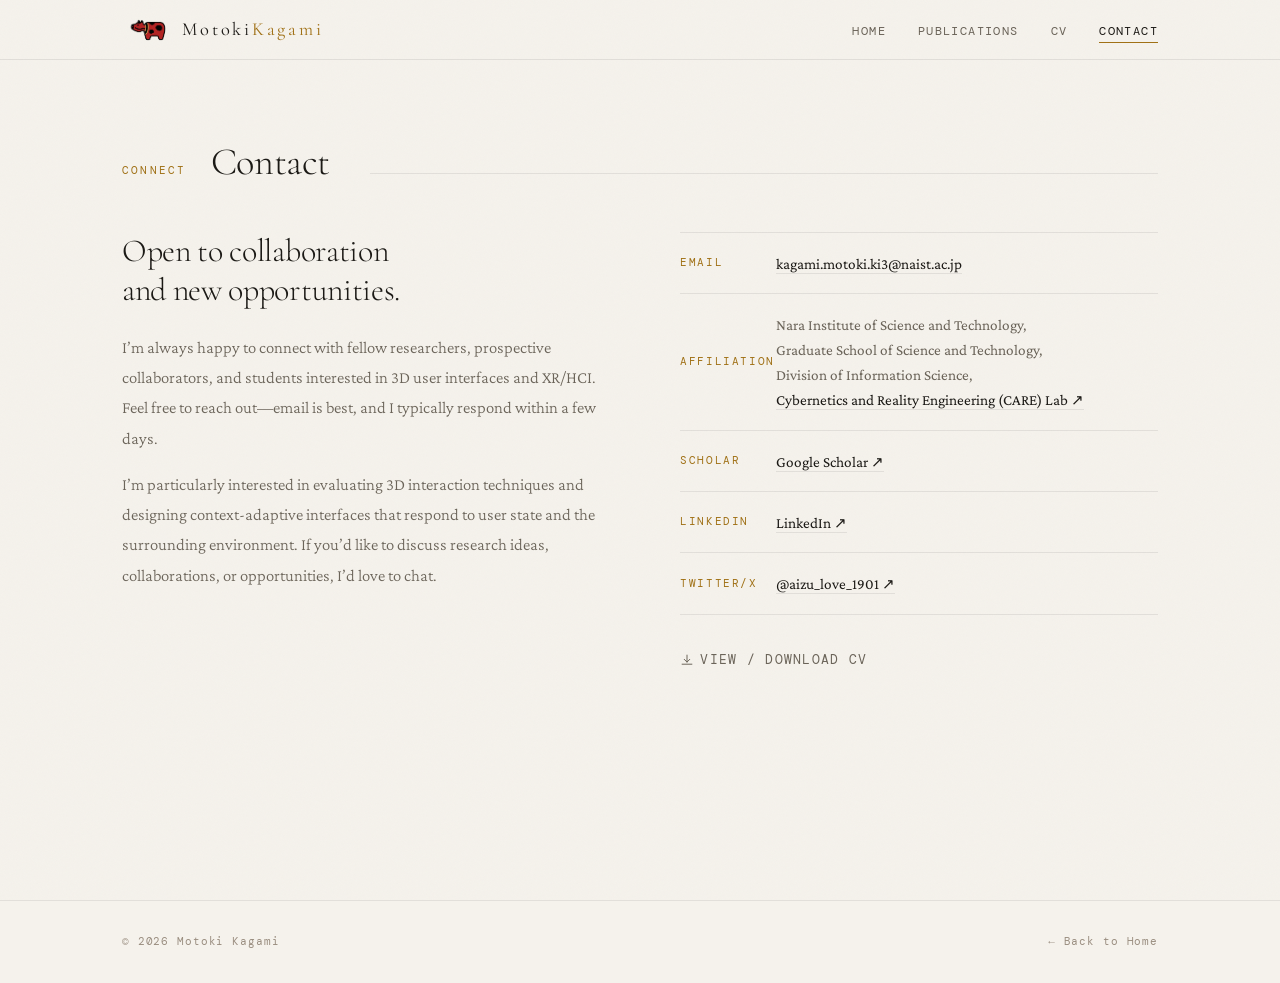
==== contact.html @ ad993190 "Initial publish" ====
<!DOCTYPE html>
<html lang="en">
<head>
  <meta charset="UTF-8" />
  <meta name="viewport" content="width=device-width, initial-scale=1.0" />
  <title>Contact — Motoki Kagami</title>
  <meta name="description" content="Contact information for Motoki Kagami." />
  <link rel="icon" href="cow_icon.png" />
  <link rel="stylesheet" href="css/style.css" />
</head>
<body>

<nav class="nav" role="navigation">
  <div class="nav-inner">
    <a href="index.html" class="nav-logo">
      <img src="cow_icon.png" alt="" class="nav-logo-icon" />
      Motoki<span> Kagami</span>
    </a>
    <ul class="nav-links" id="nav-links">
      <li><a href="index.html">Home</a></li>
      <li><a href="publications.html">Publications</a></li>
      <li><a href="cv.html">CV</a></li>
      <li><a href="contact.html">Contact</a></li>
    </ul>
    <button class="nav-menu-btn" id="nav-menu-btn" aria-label="Toggle menu">
      <span></span><span></span><span></span>
    </button>
  </div>
</nav>

<main class="contact-page">
  <div class="container">

    <div class="section-header fade-in" style="margin-bottom:3rem">
      <span class="section-label">Connect</span>
      <h1 class="section-title">Contact</h1>
      <div class="section-divider" aria-hidden="true"></div>
    </div>

    <div class="contact-grid">

      <!-- Left: Intro -->
      <div>
        <div class="fade-in">
          <h2 style="font-family:var(--font-display);font-size:clamp(1.6rem,2.5vw,2.2rem);font-weight:300;color:var(--c-white);line-height:1.2;margin-bottom:1rem">
            Open to collaboration<br>and new opportunities.
          </h2>
          <p class="contact-intro">
            I’m always happy to connect with fellow researchers, prospective collaborators, and students interested in 3D user interfaces and XR/HCI. Feel free to reach out—email is best, and I typically respond within a few days.
          </p>
          <p class="contact-intro" style="margin-top:1rem">
            I’m particularly interested in evaluating 3D interaction techniques and designing context-adaptive interfaces that respond to user state and the surrounding environment. If you’d like to discuss research ideas, collaborations, or opportunities, I’d love to chat.
          </p>
        </div>
      </div>

      <!-- Right: Contact list -->
      <div class="fade-in">
        <ul class="contact-list" role="list">

          <li class="contact-item">
            <span class="contact-label">Email</span>
            <span class="contact-value">
              <a href="mailto:kagami.motoki.ki3@naist.ac.jp" aria-label="Send email">kagami.motoki.ki3@naist.ac.jp</a>
            </span>
          </li>

          <li class="contact-item">
            <span class="contact-label">Affiliation</span>
            <span class="contact-value" style="color:var(--c-text-muted)">
              Nara Institute of Science and Technology,<br>Graduate School of Science and Technology,<br>Division of Information Science,<br>
              <a href="https://carelab.info/en/" target="_blank" rel="noopener">
                Cybernetics and Reality Engineering (CARE) Lab ↗
              </a>
            </span>
          </li>

          <li class="contact-item">
            <span class="contact-label">Scholar</span>
            <span class="contact-value">
              <a href="https://scholar.google.com/citations?user=yOV3dOUAAAAJ&hl=ja" target="_blank" rel="noopener" aria-label="Google Scholar profile">
                Google Scholar ↗
              </a>
            </span>
          </li>

          <li class="contact-item">
            <span class="contact-label">LinkedIn</span>
            <span class="contact-value">
              <a href="https://www.linkedin.com/in/motoki-kagami-630957177/" target="_blank" rel="noopener" aria-label="LinkedIn profile">
                LinkedIn ↗
              </a>
            </span>
          </li>

          <li class="contact-item">
            <span class="contact-label">Twitter/X</span>
            <span class="contact-value">
              <a href="https://x.com/aizu_love_1901" target="_blank" rel="noopener" aria-label="Twitter/X profile">
                @aizu_love_1901 ↗
              </a>
            </span>
          </li>

        </ul>

        <!-- CV download -->
        <div style="margin-top:2rem" class="fade-in">
          <a href="cv.html" class="cta-link" style="font-size:0.8rem">
            <svg width="14" height="14" viewBox="0 0 20 20" fill="none">
              <path d="M10 3v10M6 9l4 4 4-4" stroke="currentColor" stroke-width="1.4" stroke-linecap="round"/>
              <path d="M3 16h14" stroke="currentColor" stroke-width="1.4" stroke-linecap="round"/>
            </svg>
            View / Download CV
          </a>
        </div>
      </div>

    </div>
  </div>
</main>

<footer class="footer">
  <div class="container">
    <div class="footer-inner">
      <p class="footer-copy">© 2026 Motoki Kagami</p>
      <p class="footer-copy"><a href="index.html" style="color:inherit">← Back to Home</a></p>
    </div>
  </div>
</footer>

<script src="js/main.js"></script>
</body>
</html>
---- css/style.css ----
/* ===================================================
   RESEARCHER PORTFOLIO — DESIGN SYSTEM
   Aesthetic: Refined Academic / Editorial Luxury
   =================================================== */

@import url('https://fonts.googleapis.com/css2?family=Cormorant+Garamond:ital,wght@0,300;0,400;0,600;1,300;1,400&family=DM+Mono:wght@300;400&family=Crimson+Pro:ital,wght@0,300;0,400;0,500;1,300;1,400&display=swap');

/* ---- CSS Variables ---- */
:root {
  --c-bg:           #0d0f14;
  --c-bg-2:         #13161d;
  --c-bg-3:         #1a1e28;
  --c-surface:      #1e2330;
  --c-border:       rgba(255,255,255,0.08);
  --c-border-hover: rgba(201,168,76,0.35);
  --c-text:         #e8e4dc;
  --c-text-muted:   #8a8577;
  --c-text-dim:     #5a5650;
  --c-gold:         #c9a84c;
  --c-gold-light:   #e4c67a;
  --c-gold-dim:     rgba(201,168,76,0.15);
  --c-white:        #f5f2ec;

  --font-display:   'Cormorant Garamond', Georgia, serif;
  --font-body:      'Crimson Pro', Georgia, serif;
  --font-mono:      'DM Mono', 'Courier New', monospace;

  --radius:         4px;
  --radius-lg:      8px;
  --shadow-card:    0 2px 16px rgba(0,0,0,0.4), 0 1px 4px rgba(0,0,0,0.3);
  --shadow-card-hover: 0 12px 40px rgba(0,0,0,0.6), 0 4px 16px rgba(201,168,76,0.1);
  --transition:     0.25s cubic-bezier(0.4,0,0.2,1);

  --max-w: 1100px;
  --nav-h: 60px;
}

/* Light mode (optional toggle — defaults dark) */
@media (prefers-color-scheme: light) {
  :root {
    --c-bg:           #f5f2ec;
    --c-bg-2:         #ede9e0;
    --c-bg-3:         #e5e0d5;
    --c-surface:      #ffffff;
    --c-border:       rgba(0,0,0,0.08);
    --c-border-hover: rgba(160,112,20,0.3);
    --c-text:         #1a1814;
    --c-text-muted:   #6a6358;
    --c-text-dim:     #9a8e80;
    --c-gold:         #a07014;
    --c-gold-light:   #c49020;
    --c-gold-dim:     rgba(160,112,20,0.1);
    --c-white:        #1a1814;
    --shadow-card:    0 2px 12px rgba(0,0,0,0.08), 0 1px 3px rgba(0,0,0,0.05);
    --shadow-card-hover: 0 12px 40px rgba(0,0,0,0.12), 0 4px 16px rgba(160,112,20,0.08);
  }
}

/* ---- Reset & Base ---- */
*, *::before, *::after { box-sizing: border-box; margin: 0; padding: 0; }

html {
  scroll-behavior: smooth;
  -webkit-font-smoothing: antialiased;
  -moz-osx-font-smoothing: grayscale;
}

body {
  background-color: var(--c-bg);
  color: var(--c-text);
  font-family: var(--font-body);
  font-size: 18px;
  line-height: 1.65;
  min-height: 100vh;
}

/* Static noise texture */
body::before {
  content: '';
  position: fixed;
  inset: 0;
  pointer-events: none;
  z-index: 9999;
  opacity: 0.028;
  background-image: url("data:image/svg+xml,%3Csvg viewBox='0 0 256 256' xmlns='http://www.w3.org/2000/svg'%3E%3Cfilter id='noise'%3E%3CfeTurbulence type='fractalNoise' baseFrequency='0.9' numOctaves='4' stitchTiles='stitch'/%3E%3C/filter%3E%3Crect width='100%25' height='100%25' filter='url(%23noise)'/%3E%3C/svg%3E");
  background-size: 180px 180px;
  background-repeat: repeat;
}

img { max-width: 100%; height: auto; display: block; }
a { color: inherit; text-decoration: none; }
button { cursor: pointer; font-family: inherit; border: none; background: none; }

/* ---- Typography ---- */
h1, h2, h3, h4 {
  font-family: var(--font-display);
  font-weight: 400;
  letter-spacing: -0.01em;
  line-height: 1.15;
}
.mono { font-family: var(--font-mono); font-size: 0.75em; letter-spacing: 0.06em; }

/* ---- Layout ---- */
.container {
  width: 100%;
  max-width: var(--max-w);
  margin: 0 auto;
  padding: 0 2rem;
}

/* ---- Navigation ---- */
.nav {
  position: fixed;
  top: 0; left: 0; right: 0;
  z-index: 100;
  height: var(--nav-h);
  display: flex;
  align-items: center;
  background: rgba(13,15,20,0.82);
  backdrop-filter: blur(16px) saturate(1.4);
  -webkit-backdrop-filter: blur(16px) saturate(1.4);
  border-bottom: 1px solid var(--c-border);
  transition: background var(--transition);
}

@media (prefers-color-scheme: light) {
  .nav { background: rgba(245,242,236,0.88); }
}

.nav-inner {
  width: 100%;
  max-width: var(--max-w);
  margin: 0 auto;
  padding: 0 2rem;
  display: flex;
  align-items: center;
  justify-content: space-between;
}

.nav-logo {
  font-family: var(--font-display);
  font-size: 1.15rem;
  font-weight: 400;
  color: var(--c-text);
  letter-spacing: 0.15em;
  display: flex;        /* ← 追加 */
  align-items: center;  /* ← 追加 */
}
.nav-logo span {
  color: var(--c-gold);
}

.nav-logo-icon {
  width: 54px;
  height: 54px;
  object-fit: contain;
  vertical-align: middle;
  margin-right: 0.4rem;
  
}
.nav-links {
  display: flex;
  gap: 2rem;
  list-style: none;
}

.nav-links a {
  font-family: var(--font-mono);
  font-size: 0.72rem;
  font-weight: 400;
  letter-spacing: 0.12em;
  text-transform: uppercase;
  color: var(--c-text-muted);
  transition: color var(--transition);
  position: relative;
  padding-bottom: 2px;
}
.nav-links a::after {
  content: '';
  position: absolute;
  bottom: -2px; left: 0; right: 100%;
  height: 1px;
  background: var(--c-gold);
  transition: right var(--transition);
}
.nav-links a:hover { color: var(--c-text); }
.nav-links a:hover::after,
.nav-links a.active::after { right: 0; }
.nav-links a.active { color: var(--c-text); }

.nav-menu-btn {
  display: none;
  flex-direction: column;
  gap: 5px;
  padding: 4px;
}
.nav-menu-btn span {
  display: block;
  width: 22px; height: 1.5px;
  background: var(--c-text);
  transition: var(--transition);
}

/* ---- Hero Section ---- */
.hero {
  min-height: 100vh;
  padding-top: calc(var(--nav-h) + 4rem);
  padding-bottom: 6rem;
  display: flex;
  align-items: center;
  position: relative;
  overflow: hidden;
}

.hero-bg {
  position: absolute;
  inset: 0;
  background:
    radial-gradient(ellipse 80% 60% at 70% 40%, rgba(201,168,76,0.05) 0%, transparent 60%),
    radial-gradient(ellipse 50% 80% at 20% 80%, rgba(100,120,200,0.04) 0%, transparent 60%);
}

.hero-grid {
  display: grid;
  grid-template-columns: 1fr 1fr;
  gap: 5rem;
  align-items: center;
  width: 100%;
}

.hero-text {
  will-change: transform;
  position: relative;
  z-index: 2;
}

.hero-eyebrow {
  font-family: var(--font-mono);
  font-size: 0.72rem;
  letter-spacing: 0.2em;
  text-transform: uppercase;
  color: var(--c-gold);
  margin-bottom: 1.25rem;
  display: flex;
  align-items: center;
  gap: 0.75rem;
}
.hero-eyebrow::before {
  content: '';
  display: inline-block;
  width: 28px; height: 1px;
  background: var(--c-gold);
}

.hero-name {
  font-size: clamp(2.8rem, 5vw, 4.5rem);
  font-weight: 300;
  color: var(--c-white);
  line-height: 1.05;
  margin-bottom: 0.5rem;
}

.hero-affil {
  font-family: var(--font-mono);
  font-size: 0.78rem;
  color: var(--c-text-muted);
  letter-spacing: 0.06em;
  margin-bottom: 2rem;
}

.hero-summary {
  font-size: 1.1rem;
  color: var(--c-text-muted);
  line-height: 1.75;
  max-width: 500px;
  margin-bottom: 3rem;
  font-weight: 300;
}

.hero-cta {
  display: flex;
  flex-direction: column;
  gap: 0.75rem;
}

.cta-primary {
  display: inline-flex;
  align-items: center;
  gap: 0.6rem;
  font-family: var(--font-mono);
  font-size: 0.75rem;
  letter-spacing: 0.12em;
  text-transform: uppercase;
  color: var(--c-bg);
  background: var(--c-gold);
  padding: 0.7rem 1.4rem;
  border-radius: var(--radius);
  width: fit-content;
  transition: background var(--transition), transform var(--transition);
}
.cta-primary:hover {
  background: var(--c-gold-light);
  transform: translateY(-1px);
}

.cta-secondary {
  display: flex;
  align-items: center;
  gap: 1.5rem;
  flex-wrap: wrap;
}

.cta-link {
  display: inline-flex;
  align-items: center;
  gap: 0.4rem;
  font-family: var(--font-mono);
  font-size: 0.72rem;
  letter-spacing: 0.1em;
  text-transform: uppercase;
  color: var(--c-text-muted);
  transition: color var(--transition);
}
.cta-link:hover { color: var(--c-gold); }
.cta-link svg { width: 14px; height: 14px; flex-shrink: 0; }

.hero-visual {
  position: relative;
  will-change: transform;
  z-index: 2;
}

.hero-figure-wrap {
  position: relative;
  border-radius: var(--radius-lg);
  overflow: hidden;
  border: 1px solid var(--c-border);
  aspect-ratio: 4/3;
  background: var(--c-surface);
}

.hero-figure-wrap::before {
  content: '';
  position: absolute;
  inset: 0;
  background: linear-gradient(135deg, var(--c-gold-dim) 0%, transparent 60%);
  z-index: 1;
  border-radius: inherit;
  pointer-events: none;
}

.hero-figure-wrap img {
  width: 100%;
  height: 100%;
  object-fit: cover;
  border-radius: inherit;
}

/* Placeholder when no image */
.figure-placeholder {
  width: 100%;
  height: 100%;
  display: flex;
  flex-direction: column;
  align-items: center;
  justify-content: center;
  gap: 1.5rem;
  padding: 2rem;
  background: linear-gradient(135deg, var(--c-bg-3) 0%, var(--c-surface) 100%);
}

.figure-placeholder svg {
  opacity: 0.25;
}

.figure-caption {
  position: absolute;
  bottom: 0; left: 0; right: 0;
  padding: 0.75rem 1rem;
  font-family: var(--font-mono);
  font-size: 0.68rem;
  letter-spacing: 0.08em;
  color: var(--c-text-muted);
  background: linear-gradient(to top, rgba(13,15,20,0.85), transparent);
  z-index: 2;
}

/* ---- Section Headers ---- */
.section-header {
  display: flex;
  align-items: baseline;
  gap: 1.5rem;
  margin-bottom: 3rem;
}

.section-label {
  font-family: var(--font-mono);
  font-size: 0.7rem;
  letter-spacing: 0.2em;
  text-transform: uppercase;
  color: var(--c-gold);
}

.section-title {
  font-size: clamp(1.8rem, 3vw, 2.5rem);
  font-weight: 300;
  color: var(--c-white);
}

.section-divider {
  flex: 1;
  height: 1px;
  background: var(--c-border);
  margin-left: 1rem;
}

/* ---- Highlights Section ---- */
.highlights {
  padding: 6rem 0;
  background: linear-gradient(to bottom, transparent, var(--c-bg-2), transparent);
}

.highlight-grid {
  display: grid;
  grid-template-columns: repeat(3, 1fr);
  gap: 1.5rem;
}

.highlight-card {
  background: var(--c-surface);
  border: 1px solid var(--c-border);
  border-radius: var(--radius-lg);
  padding: 1.75rem;
  cursor: pointer;
  transition:
    transform var(--transition),
    box-shadow var(--transition),
    border-color var(--transition);
  position: relative;
  overflow: hidden;
}

/* ---- Highlight card teaser image ---- */
.card-teaser {
  width: calc(100% + 3.5rem);
  margin: -1.75rem -1.75rem 1.25rem;
  aspect-ratio: 16 / 9;
  overflow: hidden;
  border-radius: var(--radius-lg) var(--radius-lg) 0 0;
  border-bottom: 1px solid var(--c-border);
}

.card-teaser img {
  width: 100%;
  height: 100%;
  object-fit: contain;
  object-position: center 50%;
  display: block;
  transition: var(--c-surface); 
}

.highlight-card:hover .card-teaser img {
  transform: scale(1.03);
}

.highlight-card::before {
  content: '';
  position: absolute;
  top: 0; left: 0; right: 0;
  height: 2px;
  background: linear-gradient(90deg, transparent, var(--c-gold), transparent);
  opacity: 0;
  transition: opacity var(--transition);
}

.highlight-card:hover {
  transform: translateY(-4px);
  box-shadow: var(--shadow-card-hover);
  border-color: var(--c-border-hover);
}

.highlight-card:hover::before { opacity: 1; }

@media (prefers-reduced-motion: no-preference) {
  .highlight-card:hover {
    transform: translateY(-4px) rotate(0.3deg);
  }
}

.card-venue-year {
  font-family: var(--font-mono);
  font-size: 0.68rem;
  letter-spacing: 0.12em;
  text-transform: uppercase;
  color: var(--c-gold);
  margin-bottom: 0.75rem;
  display: flex;
  align-items: center;
  gap: 0.5rem;
}
.card-venue-year::before {
  content: '';
  width: 16px; height: 1px;
  background: var(--c-gold);
  display: inline-block;
}

.card-title {
  font-family: var(--font-display);
  font-size: 1.15rem;
  font-weight: 400;
  color: var(--c-white);
  line-height: 1.3;
  margin-bottom: 0.75rem;
}

.card-abstract {
  font-size: 0.9rem;
  color: var(--c-text-muted);
  line-height: 1.6;
  margin-bottom: 1.25rem;
  font-weight: 300;
}

.card-links {
  display: flex;
  gap: 0.75rem;
  flex-wrap: wrap;
}

.card-link {
  font-family: var(--font-mono);
  font-size: 0.68rem;
  letter-spacing: 0.1em;
  text-transform: uppercase;
  color: var(--c-text-muted);
  border: 1px solid var(--c-border);
  border-radius: 2px;
  padding: 0.2rem 0.5rem;
  transition: color var(--transition), border-color var(--transition), background var(--transition);
}
.card-link:hover {
  color: var(--c-gold);
  border-color: var(--c-border-hover);
  background: var(--c-gold-dim);
}

/* ---- Modal ---- */
.modal-overlay {
  position: fixed;
  inset: 0;
  background: rgba(0,0,0,0.75);
  backdrop-filter: blur(6px);
  -webkit-backdrop-filter: blur(6px);
  z-index: 200;
  display: flex;
  align-items: center;
  justify-content: center;
  padding: 2rem;
  opacity: 0;
  pointer-events: none;
  transition: opacity var(--transition);
}

.modal-overlay.open {
  opacity: 1;
  pointer-events: auto;
}

.modal {
  background: var(--c-bg-2);
  border: 1px solid var(--c-border);
  border-radius: var(--radius-lg);
  max-width: 700px;
  width: 100%;
  max-height: 88vh;
  overflow-y: auto;
  position: relative;
  transform: translateY(16px) scale(0.98);
  transition: transform var(--transition);
}

.modal-overlay.open .modal {
  transform: translateY(0) scale(1);
}

.modal-header {
  padding: 2rem 2rem 1.5rem;
  border-bottom: 1px solid var(--c-border);
  position: sticky;
  top: 0;
  background: var(--c-bg-2);
  z-index: 10;
}

.modal-venue {
  font-family: var(--font-mono);
  font-size: 0.7rem;
  letter-spacing: 0.15em;
  text-transform: uppercase;
  color: var(--c-gold);
  margin-bottom: 0.5rem;
}

.modal-title {
  font-family: var(--font-display);
  font-size: 1.5rem;
  font-weight: 400;
  color: var(--c-white);
  line-height: 1.25;
}

.modal-close {
  position: absolute;
  top: 1.25rem; right: 1.25rem;
  width: 32px; height: 32px;
  display: flex;
  align-items: center;
  justify-content: center;
  color: var(--c-text-muted);
  border-radius: var(--radius);
  transition: color var(--transition), background var(--transition);
}
.modal-close:hover {
  color: var(--c-text);
  background: var(--c-surface);
}

.modal-body {
  padding: 1.75rem 2rem 2rem;
}

.modal-section-label {
  font-family: var(--font-mono);
  font-size: 0.68rem;
  letter-spacing: 0.15em;
  text-transform: uppercase;
  color: var(--c-gold);
  margin-bottom: 0.6rem;
  margin-top: 1.5rem;
}
.modal-section-label:first-child { margin-top: 0; }

.modal-abstract {
  font-size: 0.95rem;
  color: var(--c-text-muted);
  line-height: 1.7;
  font-weight: 300;
}

.modal-bullets {
  list-style: none;
  display: flex;
  flex-direction: column;
  gap: 0.5rem;
}

.modal-bullets li {
  font-size: 0.9rem;
  color: var(--c-text-muted);
  line-height: 1.6;
  padding-left: 1.25rem;
  position: relative;
}

.modal-bullets li::before {
  content: '→';
  position: absolute;
  left: 0;
  color: var(--c-gold);
  font-size: 0.8em;
}

.modal-links {
  display: flex;
  gap: 0.75rem;
  flex-wrap: wrap;
  margin-top: 1.5rem;
  padding-top: 1.5rem;
  border-top: 1px solid var(--c-border);
}

.modal-link {
  display: inline-flex;
  align-items: center;
  gap: 0.4rem;
  font-family: var(--font-mono);
  font-size: 0.7rem;
  letter-spacing: 0.1em;
  text-transform: uppercase;
  color: var(--c-text);
  border: 1px solid var(--c-border);
  border-radius: var(--radius);
  padding: 0.45rem 0.9rem;
  transition: color var(--transition), border-color var(--transition), background var(--transition);
}

.modal-link:hover {
  color: var(--c-gold);
  border-color: var(--c-border-hover);
  background: var(--c-gold-dim);
}

.modal-link.primary {
  color: var(--c-bg);
  background: var(--c-gold);
  border-color: var(--c-gold);
}
.modal-link.primary:hover {
  background: var(--c-gold-light);
  border-color: var(--c-gold-light);
}

/* BibTeX block */
.bibtex-block {
  background: var(--c-bg);
  border: 1px solid var(--c-border);
  border-radius: var(--radius);
  padding: 1rem 1.25rem;
  font-family: var(--font-mono);
  font-size: 0.72rem;
  line-height: 1.6;
  color: var(--c-text-muted);
  white-space: pre-wrap;
  overflow-x: auto;
  margin-top: 0.5rem;
  display: none;
}

.bibtex-block.visible { display: block; }

.bibtex-copy-btn {
  font-family: var(--font-mono);
  font-size: 0.68rem;
  letter-spacing: 0.1em;
  text-transform: uppercase;
  color: var(--c-text-muted);
  border: 1px solid var(--c-border);
  border-radius: 2px;
  padding: 0.2rem 0.5rem;
  transition: all var(--transition);
}
.bibtex-copy-btn:hover {
  color: var(--c-gold);
  border-color: var(--c-border-hover);
}

/* ---- Publications Page ---- */
.pub-page {
  padding-top: calc(var(--nav-h) + 4rem);
  padding-bottom: 6rem;
  min-height: 100vh;
}

.year-group {
  margin-bottom: 3.5rem;
}

.year-label {
  font-family: var(--font-display);
  font-size: 1.5rem;
  font-weight: 300;
  color: var(--c-text-dim);
  border-bottom: 1px solid var(--c-border);
  padding-bottom: 0.5rem;
  margin-bottom: 1.5rem;
  letter-spacing: -0.01em;
}

.pub-item {
  display: grid;
  grid-template-columns: 1fr auto;
  gap: 1rem;
  align-items: start;
  padding: 1.5rem 0;
  border-bottom: 1px solid var(--c-border);
  transition: background var(--transition);
}

.pub-title {
  font-family: var(--font-display);
  font-size: 1.1rem;
  font-weight: 400;
  color: var(--c-white);
  line-height: 1.3;
  margin-bottom: 0.4rem;
}

.pub-authors {
  font-size: 0.88rem;
  color: var(--c-text-muted);
  margin-bottom: 0.3rem;
  font-style: italic;
}

.pub-authors strong {
  color: var(--c-text);
  font-style: normal;
  font-weight: 500;
}

.pub-venue {
  font-family: var(--font-mono);
  font-size: 0.7rem;
  letter-spacing: 0.1em;
  text-transform: uppercase;
  color: var(--c-gold);
}

.pub-links {
  display: flex;
  flex-direction: column;
  gap: 0.4rem;
  align-items: flex-end;
  flex-shrink: 0;
}

/* ---- CV Page ---- */
.cv-page {
  padding-top: calc(var(--nav-h) + 3rem);
  padding-bottom: 4rem;
  min-height: 100vh;
}

.cv-actions {
  display: flex;
  align-items: center;
  justify-content: space-between;
  margin-bottom: 1.5rem;
  flex-wrap: wrap;
  gap: 1rem;
}

.cv-download-btn {
  display: inline-flex;
  align-items: center;
  gap: 0.5rem;
  font-family: var(--font-mono);
  font-size: 0.75rem;
  letter-spacing: 0.1em;
  text-transform: uppercase;
  color: var(--c-bg);
  background: var(--c-gold);
  padding: 0.65rem 1.25rem;
  border-radius: var(--radius);
  transition: background var(--transition);
}
.cv-download-btn:hover { background: var(--c-gold-light); }

.cv-embed-wrap {
  border: 1px solid var(--c-border);
  border-radius: var(--radius-lg);
  overflow: hidden;
  background: var(--c-surface);
}

.cv-embed-wrap iframe {
  display: block;
  width: 100%;
  height: 82vh;
  border: none;
}

.cv-mobile-msg {
  display: none;
  padding: 3rem 2rem;
  text-align: center;
  color: var(--c-text-muted);
  font-size: 0.95rem;
}
.cv-mobile-msg .cv-download-btn { margin: 1.5rem auto 0; }

/* ---- Contact Page ---- */
.contact-page {
  padding-top: calc(var(--nav-h) + 5rem);
  padding-bottom: 6rem;
  min-height: 100vh;
}

.contact-grid {
  display: grid;
  grid-template-columns: 1fr 1fr;
  gap: 5rem;
  align-items: start;
}

.contact-intro {
  font-size: 1.05rem;
  color: var(--c-text-muted);
  line-height: 1.8;
  font-weight: 300;
  margin-top: 1.5rem;
}

.contact-list {
  list-style: none;
  display: flex;
  flex-direction: column;
  gap: 0;
}

.contact-item {
  display: grid;
  grid-template-columns: 80px 1fr;
  align-items: center;
  padding: 1.1rem 0;
  border-bottom: 1px solid var(--c-border);
  gap: 1rem;
}
.contact-item:first-child { border-top: 1px solid var(--c-border); }

.contact-label {
  font-family: var(--font-mono);
  font-size: 0.68rem;
  letter-spacing: 0.15em;
  text-transform: uppercase;
  color: var(--c-gold);
}

.contact-value {
  font-size: 0.95rem;
  color: var(--c-text);
  word-break: break-word;
}

.contact-value a {
  color: var(--c-text);
  transition: color var(--transition);
  border-bottom: 1px solid var(--c-border);
  padding-bottom: 1px;
}
.contact-value a:hover {
  color: var(--c-gold);
  border-bottom-color: var(--c-gold);
}

/* ---- Footer ---- */
.footer {
  padding: 2rem 0;
  border-top: 1px solid var(--c-border);
}

.footer-inner {
  display: flex;
  align-items: center;
  justify-content: space-between;
  gap: 1rem;
  flex-wrap: wrap;
}

.footer-copy {
  font-family: var(--font-mono);
  font-size: 0.68rem;
  letter-spacing: 0.08em;
  color: var(--c-text-dim);
}

/* ---- Fade-in animation ---- */
.fade-in {
  opacity: 0;
  transform: translateY(20px);
  transition: opacity 0.6s ease, transform 0.6s ease;
}
.fade-in.visible {
  opacity: 1;
  transform: translateY(0);
}

@media (prefers-reduced-motion: reduce) {
  .fade-in {
    opacity: 1;
    transform: none;
    transition: none;
  }
  .highlight-card:hover { transform: none; }
  .hero-text, .hero-visual { will-change: auto; }
}

/* ---- Toast ---- */
.toast {
  position: fixed;
  bottom: 2rem; right: 2rem;
  background: var(--c-surface);
  border: 1px solid var(--c-border);
  border-left: 3px solid var(--c-gold);
  border-radius: var(--radius);
  padding: 0.75rem 1.25rem;
  font-family: var(--font-mono);
  font-size: 0.72rem;
  letter-spacing: 0.08em;
  color: var(--c-text);
  z-index: 999;
  transform: translateY(12px);
  opacity: 0;
  transition: all var(--transition);
  pointer-events: none;
}
.toast.show {
  transform: translateY(0);
  opacity: 1;
}

/* ---- Responsive ---- */
@media (max-width: 900px) {
  .hero-grid {
    grid-template-columns: 1fr;
    gap: 3rem;
  }
  .hero-visual { order: -1; max-width: 460px; }
  .highlight-grid { grid-template-columns: 1fr 1fr; }
  .contact-grid { grid-template-columns: 1fr; gap: 3rem; }
}

@media (max-width: 640px) {
  .nav-links { display: none; }
  .nav-links.open {
    display: flex;
    flex-direction: column;
    position: fixed;
    top: var(--nav-h); left: 0; right: 0;
    background: var(--c-bg-2);
    border-bottom: 1px solid var(--c-border);
    padding: 1.5rem 2rem;
    gap: 1.25rem;
  }
  .nav-menu-btn { display: flex; }
  .highlight-grid { grid-template-columns: 1fr; }
  .pub-item { grid-template-columns: 1fr; }
  .pub-links { flex-direction: row; align-items: flex-start; }
  .cv-embed-wrap iframe { display: none; }
  .cv-mobile-msg { display: block; }
  .modal { margin: 1rem; max-height: calc(100vh - 2rem); }
  .modal-header, .modal-body { padding-left: 1.25rem; padding-right: 1.25rem; }
}
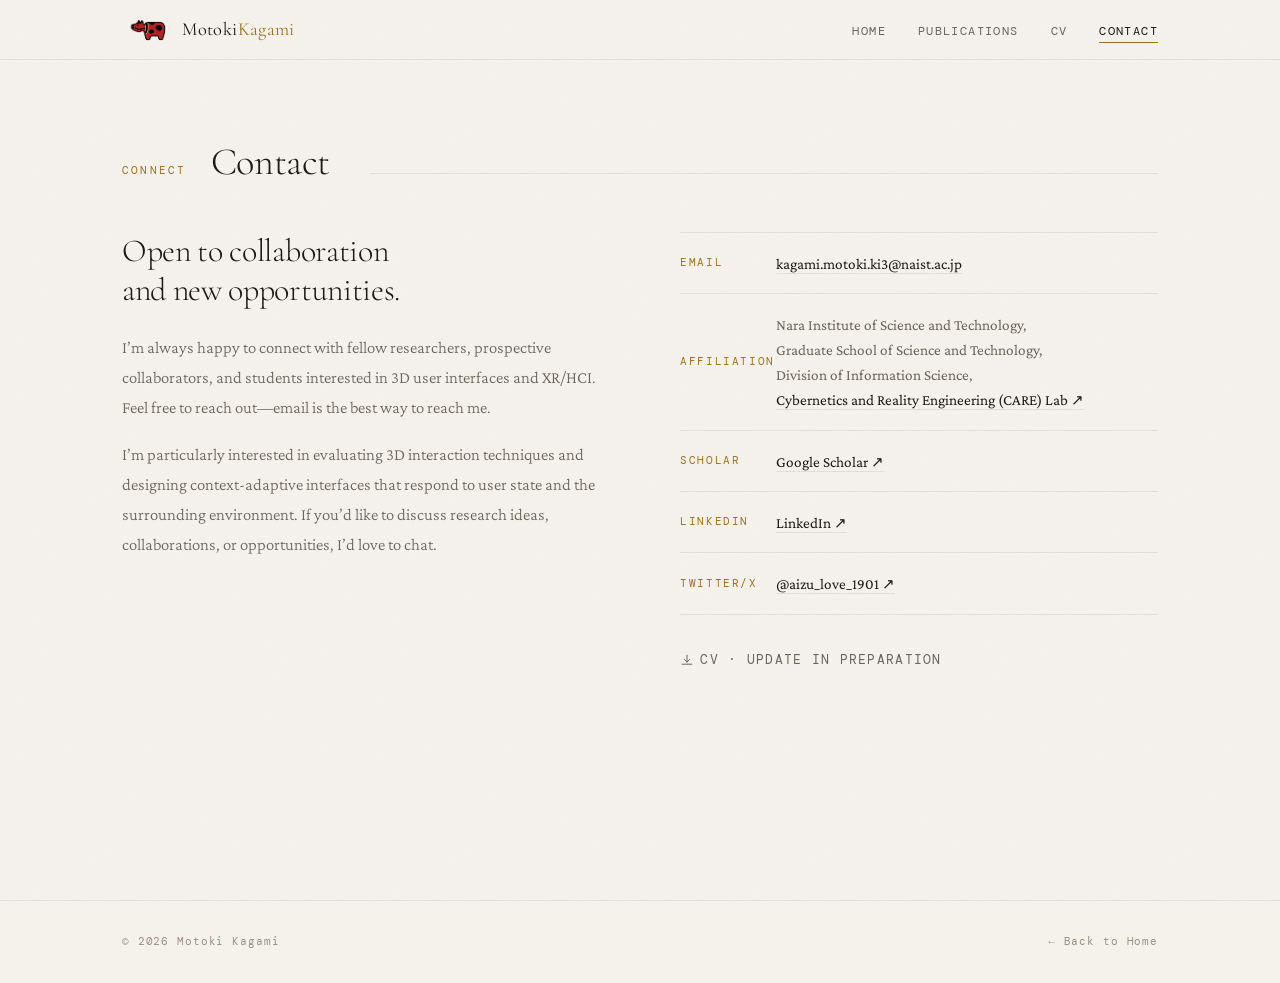
==== commit cd7507ff: "Update research profile and prepare the new CV page" ====
--- a/contact.html
+++ b/contact.html
@@ -5,12 +5,13 @@
   <meta name="viewport" content="width=device-width, initial-scale=1.0" />
   <title>Contact — Motoki Kagami</title>
   <meta name="description" content="Contact information for Motoki Kagami." />
+  <link rel="canonical" href="https://mockey-design.github.io/motokikagami.github.io/contact.html" />
   <link rel="icon" href="cow_icon.png" />
   <link rel="stylesheet" href="css/style.css" />
 </head>
 <body>
 
-<nav class="nav" role="navigation">
+<nav class="nav" role="navigation" aria-label="Main navigation">
   <div class="nav-inner">
     <a href="index.html" class="nav-logo">
       <img src="cow_icon.png" alt="" class="nav-logo-icon" />
@@ -22,7 +23,7 @@
       <li><a href="cv.html">CV</a></li>
       <li><a href="contact.html">Contact</a></li>
     </ul>
-    <button class="nav-menu-btn" id="nav-menu-btn" aria-label="Toggle menu">
+    <button class="nav-menu-btn" id="nav-menu-btn" aria-label="Toggle menu" aria-controls="nav-links" aria-expanded="false">
       <span></span><span></span><span></span>
     </button>
   </div>
@@ -46,7 +47,7 @@
             Open to collaboration<br>and new opportunities.
           </h2>
           <p class="contact-intro">
-            I’m always happy to connect with fellow researchers, prospective collaborators, and students interested in 3D user interfaces and XR/HCI. Feel free to reach out—email is best, and I typically respond within a few days.
+            I’m always happy to connect with fellow researchers, prospective collaborators, and students interested in 3D user interfaces and XR/HCI. Feel free to reach out—email is the best way to reach me.
           </p>
           <p class="contact-intro" style="margin-top:1rem">
             I’m particularly interested in evaluating 3D interaction techniques and designing context-adaptive interfaces that respond to user state and the surrounding environment. If you’d like to discuss research ideas, collaborations, or opportunities, I’d love to chat.
@@ -111,7 +112,7 @@
               <path d="M10 3v10M6 9l4 4 4-4" stroke="currentColor" stroke-width="1.4" stroke-linecap="round"/>
               <path d="M3 16h14" stroke="currentColor" stroke-width="1.4" stroke-linecap="round"/>
             </svg>
-            View / Download CV
+            CV · Update in preparation
           </a>
         </div>
       </div>
--- a/css/style.css
+++ b/css/style.css
@@ -142,7 +142,7 @@
   font-size: 1.15rem;
   font-weight: 400;
   color: var(--c-text);
-  letter-spacing: 0.15em;
+  letter-spacing: 0.02em;
   display: flex;        /* ← 追加 */
   align-items: center;  /* ← 追加 */
 }
@@ -412,6 +412,59 @@
   height: 1px;
   background: var(--c-border);
   margin-left: 1rem;
+}
+
+/* ---- Education ---- */
+.edu-list {
+  display: flex;
+  flex-direction: column;
+  border-top: 1px solid var(--c-border);
+  margin-bottom: 2rem;
+}
+
+.edu-item {
+  display: grid;
+  grid-template-columns: 160px 1fr;
+  gap: 1.5rem;
+  padding: 1.5rem 0;
+  border-bottom: 1px solid var(--c-border);
+  align-items: start;
+}
+
+.edu-period {
+  font-family: var(--font-mono);
+  font-size: 0.72rem;
+  letter-spacing: 0.08em;
+  color: var(--c-gold);
+  padding-top: 0.2rem;
+}
+
+.edu-degree {
+  font-family: var(--font-display);
+  font-size: 1.1rem;
+  font-weight: 400;
+  color: var(--c-white);
+  margin-bottom: 0.2rem;
+}
+
+.edu-school {
+  font-size: 0.9rem;
+  color: var(--c-text-muted);
+  margin-bottom: 0.2rem;
+}
+
+.edu-advisor {
+  font-family: var(--font-mono);
+  font-size: 0.68rem;
+  letter-spacing: 0.06em;
+  color: var(--c-text-dim);
+}
+
+@media (max-width: 640px) {
+  .edu-item {
+    grid-template-columns: 1fr;
+    gap: 0.4rem;
+  }
 }
 
 /* ---- Highlights Section ---- */
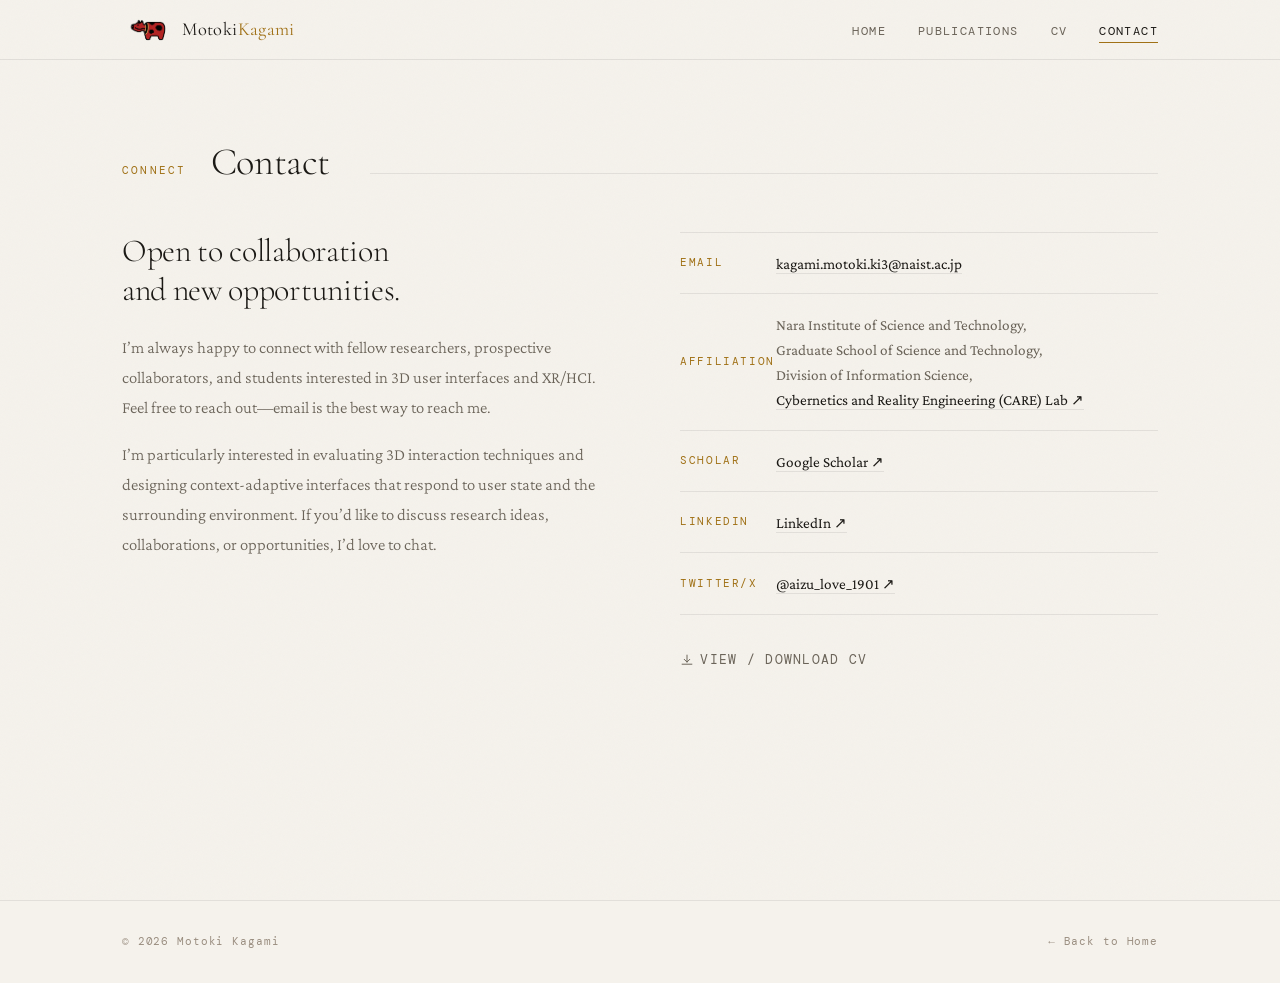
==== commit cca3fb23: "Publish the October 2026 public academic CV" ====
--- a/contact.html
+++ b/contact.html
@@ -1,135 +1,135 @@
-<!DOCTYPE html>
-<html lang="en">
-<head>
-  <meta charset="UTF-8" />
-  <meta name="viewport" content="width=device-width, initial-scale=1.0" />
-  <title>Contact — Motoki Kagami</title>
-  <meta name="description" content="Contact information for Motoki Kagami." />
-  <link rel="canonical" href="https://mockey-design.github.io/motokikagami.github.io/contact.html" />
-  <link rel="icon" href="cow_icon.png" />
-  <link rel="stylesheet" href="css/style.css" />
-</head>
-<body>
-
-<nav class="nav" role="navigation" aria-label="Main navigation">
-  <div class="nav-inner">
-    <a href="index.html" class="nav-logo">
-      <img src="cow_icon.png" alt="" class="nav-logo-icon" />
-      Motoki<span> Kagami</span>
-    </a>
-    <ul class="nav-links" id="nav-links">
-      <li><a href="index.html">Home</a></li>
-      <li><a href="publications.html">Publications</a></li>
-      <li><a href="cv.html">CV</a></li>
-      <li><a href="contact.html">Contact</a></li>
-    </ul>
-    <button class="nav-menu-btn" id="nav-menu-btn" aria-label="Toggle menu" aria-controls="nav-links" aria-expanded="false">
-      <span></span><span></span><span></span>
-    </button>
-  </div>
-</nav>
-
-<main class="contact-page">
-  <div class="container">
-
-    <div class="section-header fade-in" style="margin-bottom:3rem">
-      <span class="section-label">Connect</span>
-      <h1 class="section-title">Contact</h1>
-      <div class="section-divider" aria-hidden="true"></div>
-    </div>
-
-    <div class="contact-grid">
-
-      <!-- Left: Intro -->
-      <div>
-        <div class="fade-in">
-          <h2 style="font-family:var(--font-display);font-size:clamp(1.6rem,2.5vw,2.2rem);font-weight:300;color:var(--c-white);line-height:1.2;margin-bottom:1rem">
-            Open to collaboration<br>and new opportunities.
-          </h2>
-          <p class="contact-intro">
-            I’m always happy to connect with fellow researchers, prospective collaborators, and students interested in 3D user interfaces and XR/HCI. Feel free to reach out—email is the best way to reach me.
-          </p>
-          <p class="contact-intro" style="margin-top:1rem">
-            I’m particularly interested in evaluating 3D interaction techniques and designing context-adaptive interfaces that respond to user state and the surrounding environment. If you’d like to discuss research ideas, collaborations, or opportunities, I’d love to chat.
-          </p>
-        </div>
-      </div>
-
-      <!-- Right: Contact list -->
-      <div class="fade-in">
-        <ul class="contact-list" role="list">
-
-          <li class="contact-item">
-            <span class="contact-label">Email</span>
-            <span class="contact-value">
-              <a href="mailto:kagami.motoki.ki3@naist.ac.jp" aria-label="Send email">kagami.motoki.ki3@naist.ac.jp</a>
-            </span>
-          </li>
-
-          <li class="contact-item">
-            <span class="contact-label">Affiliation</span>
-            <span class="contact-value" style="color:var(--c-text-muted)">
-              Nara Institute of Science and Technology,<br>Graduate School of Science and Technology,<br>Division of Information Science,<br>
-              <a href="https://carelab.info/en/" target="_blank" rel="noopener">
-                Cybernetics and Reality Engineering (CARE) Lab ↗
-              </a>
-            </span>
-          </li>
-
-          <li class="contact-item">
-            <span class="contact-label">Scholar</span>
-            <span class="contact-value">
-              <a href="https://scholar.google.com/citations?user=yOV3dOUAAAAJ&hl=ja" target="_blank" rel="noopener" aria-label="Google Scholar profile">
-                Google Scholar ↗
-              </a>
-            </span>
-          </li>
-
-          <li class="contact-item">
-            <span class="contact-label">LinkedIn</span>
-            <span class="contact-value">
-              <a href="https://www.linkedin.com/in/motoki-kagami-630957177/" target="_blank" rel="noopener" aria-label="LinkedIn profile">
-                LinkedIn ↗
-              </a>
-            </span>
-          </li>
-
-          <li class="contact-item">
-            <span class="contact-label">Twitter/X</span>
-            <span class="contact-value">
-              <a href="https://x.com/aizu_love_1901" target="_blank" rel="noopener" aria-label="Twitter/X profile">
-                @aizu_love_1901 ↗
-              </a>
-            </span>
-          </li>
-
-        </ul>
-
-        <!-- CV download -->
-        <div style="margin-top:2rem" class="fade-in">
-          <a href="cv.html" class="cta-link" style="font-size:0.8rem">
-            <svg width="14" height="14" viewBox="0 0 20 20" fill="none">
-              <path d="M10 3v10M6 9l4 4 4-4" stroke="currentColor" stroke-width="1.4" stroke-linecap="round"/>
-              <path d="M3 16h14" stroke="currentColor" stroke-width="1.4" stroke-linecap="round"/>
-            </svg>
-            CV · Update in preparation
-          </a>
-        </div>
-      </div>
-
-    </div>
-  </div>
-</main>
-
-<footer class="footer">
-  <div class="container">
-    <div class="footer-inner">
-      <p class="footer-copy">© 2026 Motoki Kagami</p>
-      <p class="footer-copy"><a href="index.html" style="color:inherit">← Back to Home</a></p>
-    </div>
-  </div>
-</footer>
-
-<script src="js/main.js"></script>
-</body>
-</html>
+<!DOCTYPE html>
+<html lang="en">
+<head>
+  <meta charset="UTF-8" />
+  <meta name="viewport" content="width=device-width, initial-scale=1.0" />
+  <title>Contact — Motoki Kagami</title>
+  <meta name="description" content="Contact information for Motoki Kagami." />
+  <link rel="canonical" href="https://mockey-design.github.io/motokikagami.github.io/contact.html" />
+  <link rel="icon" href="cow_icon.png" />
+  <link rel="stylesheet" href="css/style.css?v=e680d6a841d1" />
+</head>
+<body>
+
+<nav class="nav" role="navigation" aria-label="Main navigation">
+  <div class="nav-inner">
+    <a href="index.html" class="nav-logo">
+      <img src="cow_icon.png" alt="" class="nav-logo-icon" />
+      Motoki<span> Kagami</span>
+    </a>
+    <ul class="nav-links" id="nav-links">
+      <li><a href="index.html">Home</a></li>
+      <li><a href="publications.html">Publications</a></li>
+      <li><a href="cv.html">CV</a></li>
+      <li><a href="contact.html">Contact</a></li>
+    </ul>
+    <button class="nav-menu-btn" id="nav-menu-btn" aria-label="Toggle menu" aria-controls="nav-links" aria-expanded="false">
+      <span></span><span></span><span></span>
+    </button>
+  </div>
+</nav>
+
+<main class="contact-page">
+  <div class="container">
+
+    <div class="section-header fade-in" style="margin-bottom:3rem">
+      <span class="section-label">Connect</span>
+      <h1 class="section-title">Contact</h1>
+      <div class="section-divider" aria-hidden="true"></div>
+    </div>
+
+    <div class="contact-grid">
+
+      <!-- Left: Intro -->
+      <div>
+        <div class="fade-in">
+          <h2 style="font-family:var(--font-display);font-size:clamp(1.6rem,2.5vw,2.2rem);font-weight:300;color:var(--c-white);line-height:1.2;margin-bottom:1rem">
+            Open to collaboration<br>and new opportunities.
+          </h2>
+          <p class="contact-intro">
+            I’m always happy to connect with fellow researchers, prospective collaborators, and students interested in 3D user interfaces and XR/HCI. Feel free to reach out—email is the best way to reach me.
+          </p>
+          <p class="contact-intro" style="margin-top:1rem">
+            I’m particularly interested in evaluating 3D interaction techniques and designing context-adaptive interfaces that respond to user state and the surrounding environment. If you’d like to discuss research ideas, collaborations, or opportunities, I’d love to chat.
+          </p>
+        </div>
+      </div>
+
+      <!-- Right: Contact list -->
+      <div class="fade-in">
+        <ul class="contact-list" role="list">
+
+          <li class="contact-item">
+            <span class="contact-label">Email</span>
+            <span class="contact-value">
+              <a href="mailto:kagami.motoki.ki3@naist.ac.jp" aria-label="Send email">kagami.motoki.ki3@naist.ac.jp</a>
+            </span>
+          </li>
+
+          <li class="contact-item">
+            <span class="contact-label">Affiliation</span>
+            <span class="contact-value" style="color:var(--c-text-muted)">
+              Nara Institute of Science and Technology,<br>Graduate School of Science and Technology,<br>Division of Information Science,<br>
+              <a href="https://carelab.info/en/" target="_blank" rel="noopener">
+                Cybernetics and Reality Engineering (CARE) Lab ↗
+              </a>
+            </span>
+          </li>
+
+          <li class="contact-item">
+            <span class="contact-label">Scholar</span>
+            <span class="contact-value">
+              <a href="https://scholar.google.com/citations?user=yOV3dOUAAAAJ&hl=ja" target="_blank" rel="noopener" aria-label="Google Scholar profile">
+                Google Scholar ↗
+              </a>
+            </span>
+          </li>
+
+          <li class="contact-item">
+            <span class="contact-label">LinkedIn</span>
+            <span class="contact-value">
+              <a href="https://www.linkedin.com/in/motoki-kagami-630957177/" target="_blank" rel="noopener" aria-label="LinkedIn profile">
+                LinkedIn ↗
+              </a>
+            </span>
+          </li>
+
+          <li class="contact-item">
+            <span class="contact-label">Twitter/X</span>
+            <span class="contact-value">
+              <a href="https://x.com/aizu_love_1901" target="_blank" rel="noopener" aria-label="Twitter/X profile">
+                @aizu_love_1901 ↗
+              </a>
+            </span>
+          </li>
+
+        </ul>
+
+        <!-- CV download -->
+        <div style="margin-top:2rem" class="fade-in">
+          <a href="cv.html" class="cta-link" style="font-size:0.8rem">
+            <svg width="14" height="14" viewBox="0 0 20 20" fill="none">
+              <path d="M10 3v10M6 9l4 4 4-4" stroke="currentColor" stroke-width="1.4" stroke-linecap="round"/>
+              <path d="M3 16h14" stroke="currentColor" stroke-width="1.4" stroke-linecap="round"/>
+            </svg>
+            View / Download CV
+          </a>
+        </div>
+      </div>
+
+    </div>
+  </div>
+</main>
+
+<footer class="footer">
+  <div class="container">
+    <div class="footer-inner">
+      <p class="footer-copy">© 2026 Motoki Kagami</p>
+      <p class="footer-copy"><a href="index.html" style="color:inherit">← Back to Home</a></p>
+    </div>
+  </div>
+</footer>
+
+<script src="js/main.js?v=80051e373b63"></script>
+</body>
+</html>
--- a/css/style.css
+++ b/css/style.css
@@ -475,7 +475,7 @@
 
 .highlight-grid {
   display: grid;
-  grid-template-columns: repeat(3, 1fr);
+  grid-template-columns: repeat(2, minmax(0, 1fr));
   gap: 1.5rem;
 }
 
@@ -484,7 +484,7 @@
   border: 1px solid var(--c-border);
   border-radius: var(--radius-lg);
   padding: 1.75rem;
-  cursor: pointer;
+  cursor: auto;
   transition:
     transform var(--transition),
     box-shadow var(--transition),
@@ -1085,3 +1085,70 @@
   .modal { margin: 1rem; max-height: calc(100vh - 2rem); }
   .modal-header, .modal-body { padding-left: 1.25rem; padding-right: 1.25rem; }
 }
+
+/* Research profile additions */
+[hidden] { display: none !important; }
+.background-section { padding: 3rem 0; }
+.background-section:last-child { padding-bottom: 6rem; }
+.hero-summary { margin-bottom: 1.5rem; }
+.hero-summary + .hero-summary { margin-top: 0; }
+.ongoing-card, .cv-status {
+  padding: clamp(1.5rem, 4vw, 2.5rem);
+  border: 1px solid var(--c-border);
+  border-radius: var(--radius-lg);
+  background: var(--c-surface);
+}
+.ongoing-card { border-left: 3px solid var(--c-gold); }
+.research-status {
+  font-family: var(--font-mono);
+  font-size: 0.7rem;
+  letter-spacing: 0.08em;
+  color: var(--c-gold);
+  margin-bottom: 0.8rem;
+}
+.ongoing-card h3, .cv-status h2 {
+  font-family: var(--font-display);
+  color: var(--c-white);
+  font-weight: 400;
+  font-size: clamp(1.4rem, 2.5vw, 1.9rem);
+  line-height: 1.3;
+  margin-bottom: 1.25rem;
+  max-width: 850px;
+}
+.ongoing-card p:not(.research-status), .cv-status p:not(.research-status) {
+  font-size: 1.05rem;
+  line-height: 1.7;
+  max-width: 850px;
+}
+.ongoing-card p + p { margin-top: 1rem; }
+.ongoing-card strong { font-weight: 600; color: var(--c-white); }
+.edu-advisor {
+  font-family: var(--font-body);
+  font-size: 1rem;
+  letter-spacing: normal;
+  color: var(--c-text);
+  line-height: 1.65;
+  max-width: 760px;
+}
+.edu-degree { font-size: 1.3rem; }
+.edu-school { margin-bottom: 0.4rem; }
+.skills-list { border-top: 1px solid var(--c-border); }
+.skills-list > div {
+  display: grid;
+  grid-template-columns: 160px 1fr;
+  gap: 1.5rem;
+  padding: 1.1rem 0;
+  border-bottom: 1px solid var(--c-border);
+}
+.skills-list dt { color: var(--c-gold); }
+.skills-list dd { margin: 0; }
+.pub-presentation { font-size: 0.9rem; margin-top: 0.6rem; }
+.pub-meta { min-width: 0; }
+.cv-status a { text-decoration: underline; text-underline-offset: 3px; }
+:focus-visible { outline: 2px solid var(--c-gold); outline-offset: 4px; }
+@media (max-width: 640px) {
+  .skills-list > div { grid-template-columns: 1fr; gap: 0.3rem; }
+  .background-section { padding: 2rem 0; }
+  .section-header { flex-wrap: wrap; }
+  .section-divider { display: none; }
+}
